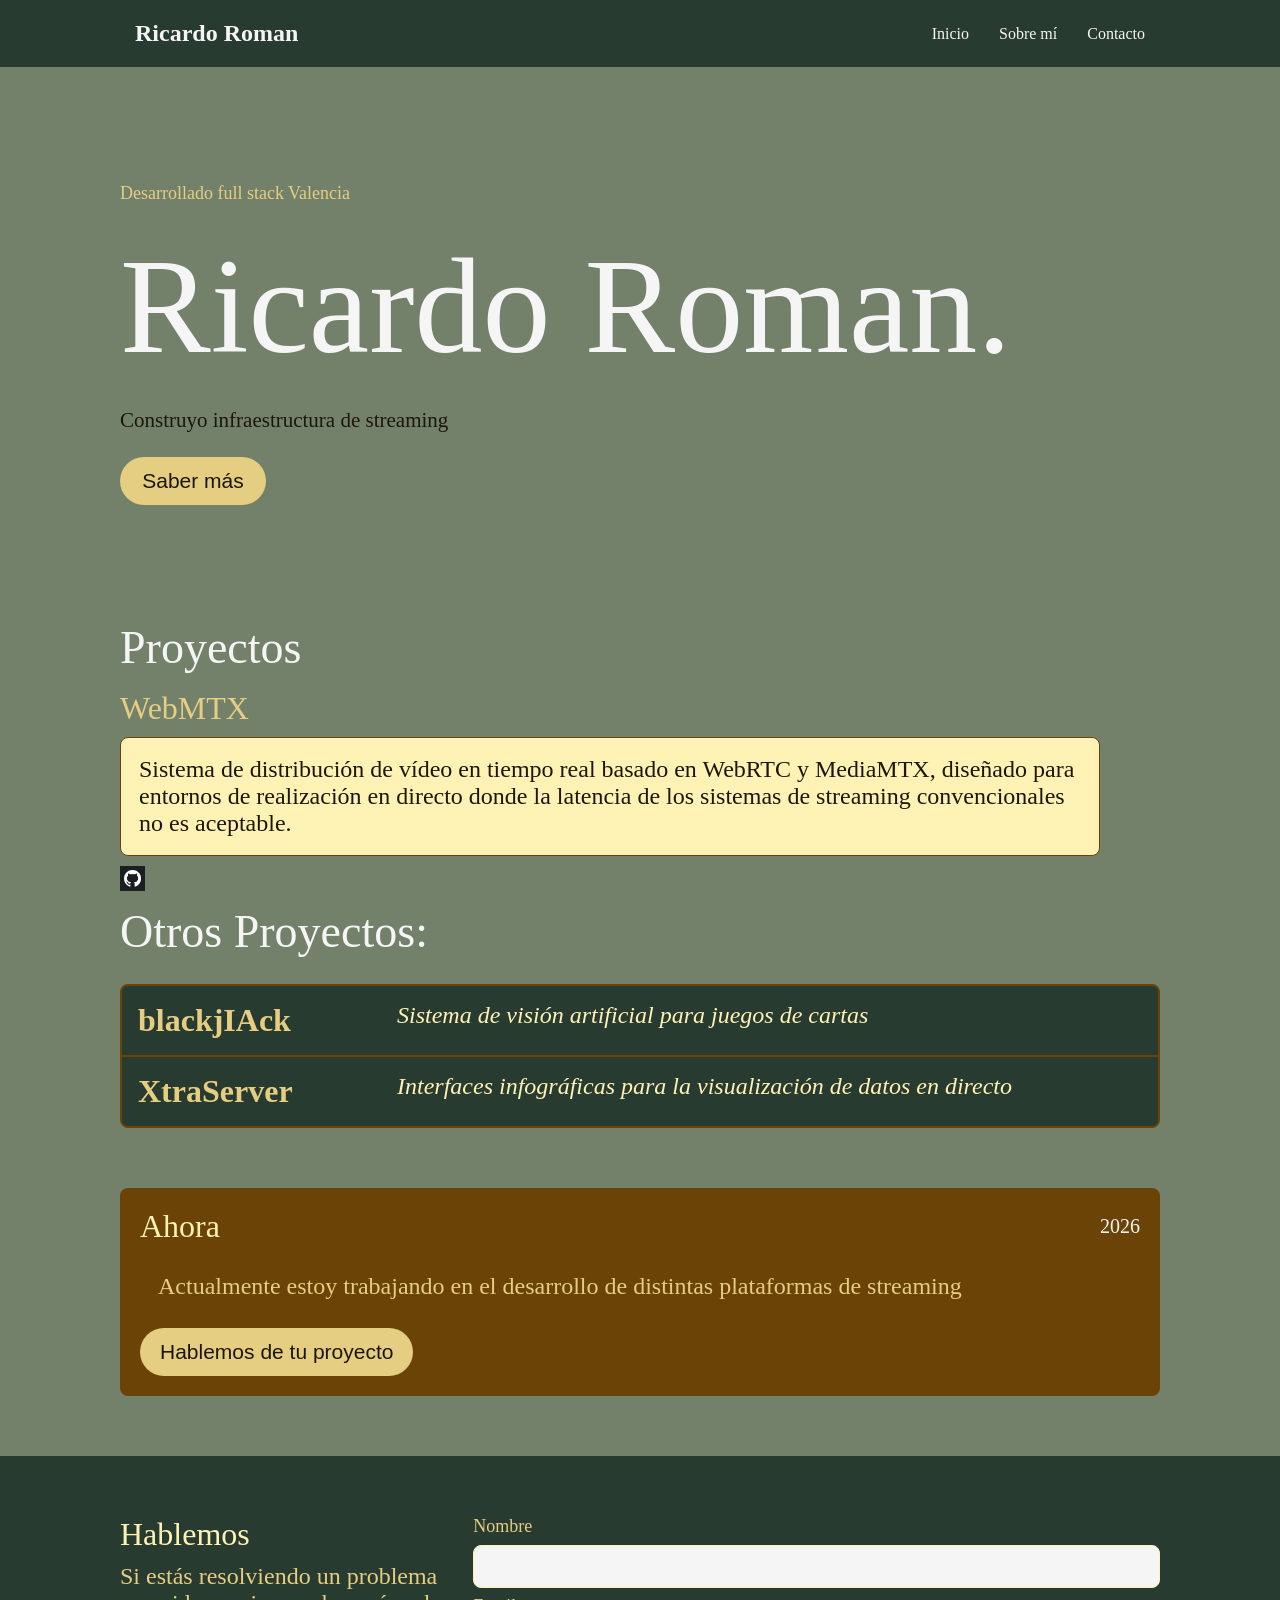
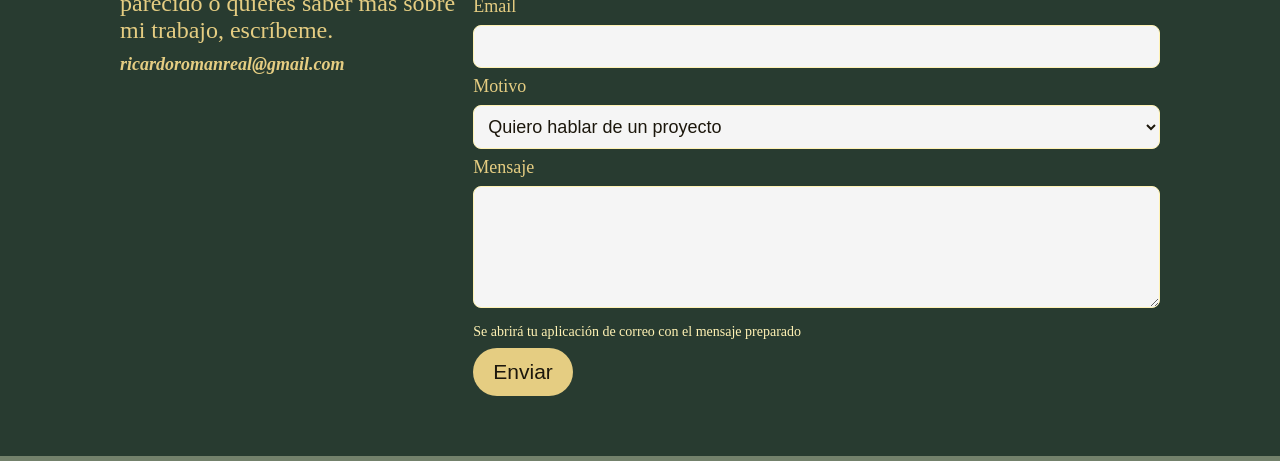
==== ALUMNOS/RICARDO_ROMAN/index.html @ 08fcf82d "fix: email olvidado en seccion contacto" ====
<!DOCTYPE html>
<html lang="es">
<head>
    <meta charset="UTF-8">
    <meta name="viewport" content="width=device-width, initial-scale=1.0">
    <title>Devardo</title>
    <link rel="stylesheet" href="css/base.css">
    <link rel="stylesheet" href="css/hero.css">
    <link rel="stylesheet" href="css/nav.css">
    <link rel="stylesheet" href="css/projects.css">
    <link rel="stylesheet" href="css/ahora.css">
    <link rel="stylesheet" href="css/contacto.css">
</head>
<body>
    <header class="header"> 
        <div class="container">    
            <a class="header__logo" href="#">
            Ricardo Roman
            </a>
            <nav class="header__nav">
                <ul class = "header__ul">
                    <li><a class="header__link" href="#">Inicio</a></li>
                    <li><a class="header__link" href="#">Sobre mí</a></li>
                    <li><a class="header__link" href="#">Contacto</a></li>
                </ul>
            </nav>
        </div>  
    </header>
    <div class="container">
        <section class="hero">
            <div class="hero__container">
                <div class = "hero__title">Desarrollado full stack Valencia</div>
                <div class = "hero__name">Ricardo Roman.</div>
                <div class = "hero__description">Construyo infraestructura de streaming</div>
            </div>
            <button class = "hero__button">Saber más</button>
        </section>

        <section class="projects">
            <div class="projects__title">Proyectos</div>
            <div class="projects__container">
                <div class="projects__title--primary">WebMTX</div>
                <div class="projects__description--primary">
                    Sistema de distribución de vídeo en tiempo real basado en WebRTC y MediaMTX, diseñado para entornos de realización en directo donde la latencia de los sistemas de streaming convencionales no es aceptable.</div>
                    <a href="https://github.com/Luigiverde4/webmtx" target="_blank" rel="noopener noreferrer">
                        <img class="img--gh" src="img/gh.png">
                    </a>
                    <div class="projects__title">Otros Proyectos:</div>
                    
                        <div class="projects__grid">
                            <div class="projects__grid--title">blackjIAck</div>
                            <div class="projects__grid--description">Sistema de visión artificial para juegos de cartas</div>
                            <div class="projects__grid--title">XtraServer</div>
                            <div class="projects__grid--description">Interfaces infográficas para la visualización de datos en directo</div>
                        </div>
                    </div>
        </section>

        <section class="ahora">
            <div class="ahora__container">

                <div class="ahora__titles">
                    <div class="ahora__title">Ahora</div>
                    <div class="ahora__year">2026</div>
                </div>

                <div class="ahora__description">Actualmente estoy trabajando en el desarrollo de distintas plataformas de streaming</div>
                <button class="ahora__button">Hablemos de tu proyecto</button>
            
            </div>
        </section>
    </div>

    <section class="contacto">
            <div class="container contacto__container">
                <div class="contacto__titles">
                    <div class="contacto__title">Hablemos</div>
                    <div class="contacto__description">Si estás resolviendo un problema parecido o quieres saber más sobre mi trabajo, escríbeme.</div>
                    <div class="contacto__email">ricardoromanreal@gmail.com</div>
                    
                
                </div>
                <div class="contacto__form--container">
                    <form class="contacto__form" action="#" method="post">
                        <label class="contacto__label" for="nombre">Nombre</label>
                        <input class="contacto__input" type="text" id="nombre" name="nombre" required>

                        <label class="contacto__label" for="email">Email</label>
                        <input class="contacto__input" type="email" id="email" name="email" required>

                        <label class="contacto__label" for="motivo">Motivo</label>
                        <select class="contacto__input" id="motivo" name="motivo">
                            <option value="proyecto">Quiero hablar de un proyecto</option>
                            <option value="colaboracion">Colaboración</option>
                            <option value="otro">Otro</option>
                        </select>

                        <label class="contacto__label" for="mensaje">Mensaje</label>
                        <textarea class="contacto__input" id="mensaje" name="mensaje" rows="5" required></textarea>
                        
                        <div class="contacto__info">Se abrirá tu aplicación de correo con el mensaje preparado</div>
                        <button class="contacto__button" type="submit">Enviar</button>
                    </form>
                </div>
            </div>
    </section>
</body>


</html>
---- ALUMNOS/RICARDO_ROMAN/css/base.css ----
:root {
    --color-primary: #73816B;
    --color-secondary: #1c170c;
    --color-accent:#283B30;
    --color-accent2: #6b4306;
    --color-claro: #F5F5F5;
    --color-amarillo: #E5CD82;
    --color-amarillo2: #FFF2B4;
    --color-verde-claro2: #728E6D;
    --color-verde-oscuro: #15370D;
    --color-verde-oscuro2: #15370D;
}


* {
    box-sizing: border-box;
    margin: 0;
    padding: 0;
}
body {
    background-color: var(--color-primary);
}

.container {
    max-width: 1200px;
    margin: 0 auto;
    padding: 0 80px;
}
---- ALUMNOS/RICARDO_ROMAN/css/hero.css ----
.hero {
    padding: 116px 0;
}


.hero__container {
    display: flex;
    flex-direction: column;
    gap: 24px;
    margin-bottom: 24px;
}

.hero{
    align-items: center;
}

.hero__title {
    font-size: 18px;
    color: var(--color-amarillo);
}
.hero__name {
    font-size: 136px;
    color: var(--color-claro);
}

.hero__description {
    font-size: 21px;
    color: var(--color-secondary);
}

.hero__button {
    font-size: 21px;
    background-color: var(--color-amarillo);
    color: var(--color-secondary);
    padding: 12px 20px;
    border-radius: 30px;
    width: 146px;
    height: 48px;
    border: none;
}

.hero__button:hover {
    background-color: var(--color-secondary);
    color: var(--color-amarillo);
    transform: scale(1.10);
}
---- ALUMNOS/RICARDO_ROMAN/css/nav.css ----
.header {
    padding: 10px 0;
    background-color: var(--color-accent);
}



.header .container {
    display: flex;
    flex-direction: row;
    align-items: center;
    justify-content: space-between;
}


.header__logo {
    color: var(--color-claro);
    font-size: 24px;
    font-weight: bold;
    text-decoration: none;
    padding: 10px 15px;
}

.header__ul {
    display: flex;
    flex-direction: row;
    margin: 0;
    padding: 0;
    list-style: none;

}

.header__ul li:hover, .header__logo:hover, .header__link:hover, .header:hover {
    color: var(--color-amarillo);
}

.header__link {
    color: var(--color-claro);
    text-decoration: none;
    padding: 10px 15px;
    display: flex;

}
---- ALUMNOS/RICARDO_ROMAN/css/projects.css ----
.projects {
    padding-bottom: 60px;
}

.projects__title {
    font-size: 46px;
    color: var(--color-claro);   
    margin-bottom: 16px;
}
.projects__container {
    display:flex;
    flex-direction: column;
    gap: 10px;  
}


.projects__title--primary {
    font-size: 32px;
    color: var(--color-amarillo);
}

.projects__description--primary {
    font-size: 24px;
    text-align: left;
    padding: 18px;
    margin-right: 60px;
    color: var(--color-secondary);
    border: 1px solid var(--color-accent2);
    border-radius: 8px;
    background-color: var(--color-amarillo2);
}

.img--gh {
    width:  25px;
    height: 25px;
    border-radius: 15;
}

.projects__grid {
    display: grid;
    grid-template-columns: 1fr 3fr;
    grid-template-rows: 1fr 1fr;
    gap: 2px 0px;                                  
    background-color: var(--color-accent2);    
    border: 2px solid var(--color-accent2);    
    border-radius: 8px;
    overflow: hidden;                          
}

.projects__grid--title,
.projects__grid--description {
    background-color: var(--color-accent); 
    padding: 16px;
    text-align: left;
}

.projects__grid--title {
    font-size: 32px;
    font-weight: bold;
    color: var(--color-amarillo);
}

.projects__grid--description {
    font-size: 24px;
    font-style: italic;
    color: var(--color-amarillo2);
}
---- ALUMNOS/RICARDO_ROMAN/css/ahora.css ----
.ahora {
    padding-bottom: 60px;
}

.ahora__container {
    display: flex;
    flex-direction: column;
    gap: 10px;
    padding: 20px;
    background-color: var(--color-accent2);
    border-radius: 8px;
}


.ahora__titles {
    display: flex;
    flex-direction: row;
    align-items: center;
    justify-content: space-between; 
    gap: 10px;
}

.ahora__title {
    font-size: 32px;
    color: var(--color-amarillo2);
}

.ahora__year {
    font-size: 20px;
    color: var(--color-claro);
}

.ahora__description {
    font-size: 24px;
    color: var(--color-amarillo);
    text-align: left;
    padding: 18px;
    border-radius: 8px;
}

.ahora__button {
    font-size: 21px;
    background-color: var(--color-amarillo);
    color: var(--color-secondary);
    padding: 12px 20px;
    border-radius: 30px;
    align-self: flex-start;  
    height: 48px;
    border: none;
}

.ahora__button:hover {
    background-color: var(--color-secondary);
    color: var(--color-amarillo);
}
---- ALUMNOS/RICARDO_ROMAN/css/contacto.css ----
.contacto {
    padding: 60px 0;
    background-color: var(--color-accent);   /* de extremo a extremo de la ventana */
}

.contacto__container {
    display: flex;
    flex-direction: row;
    gap: 10px;
}

.contacto__titles {
    flex: 1;
    display: flex;
    flex-direction: column;
    gap: 10px;
}

.contacto__title {
    font-size: 32px;
    color: var(--color-amarillo2);
    text-align: left;
}

.contacto__description {
    font-size: 24px;
    color: var(--color-amarillo);
    text-align: left;
}

.contacto__email {
    font-size: 18px;
    color: var(--color-amarillo);
    text-align: left;
    font-weight: bold;
    font-style: italic;
}

.contacto__form--container {
    flex: 2;
}

.contacto__form {
    display: flex;
    flex-direction: column;
    gap: 8px;
}

.contacto__label {
    font-size: 18px;
    color: var(--color-amarillo);
    text-align: left;
}

.contacto__input {
    font-size: 18px;
    padding: 10px;
    border: 1px solid var(--color-amarillo2);
    border-radius: 8px;
    background-color: var(--color-claro);
    color: var(--color-secondary);
}

.contacto__info {
    font-size: 14px;
    margin-top: 8px;
    color: var(--color-amarillo2);
    text-align: left;
}
.contacto__button {
    align-self: flex-start;
    font-size: 21px;
    background-color: var(--color-amarillo);
    color: var(--color-secondary);
    padding: 12px 20px;
    border-radius: 30px;
    border: none;
}

.contacto__button:hover {
    background-color: var(--color-secondary);
    color: var(--color-amarillo);
}
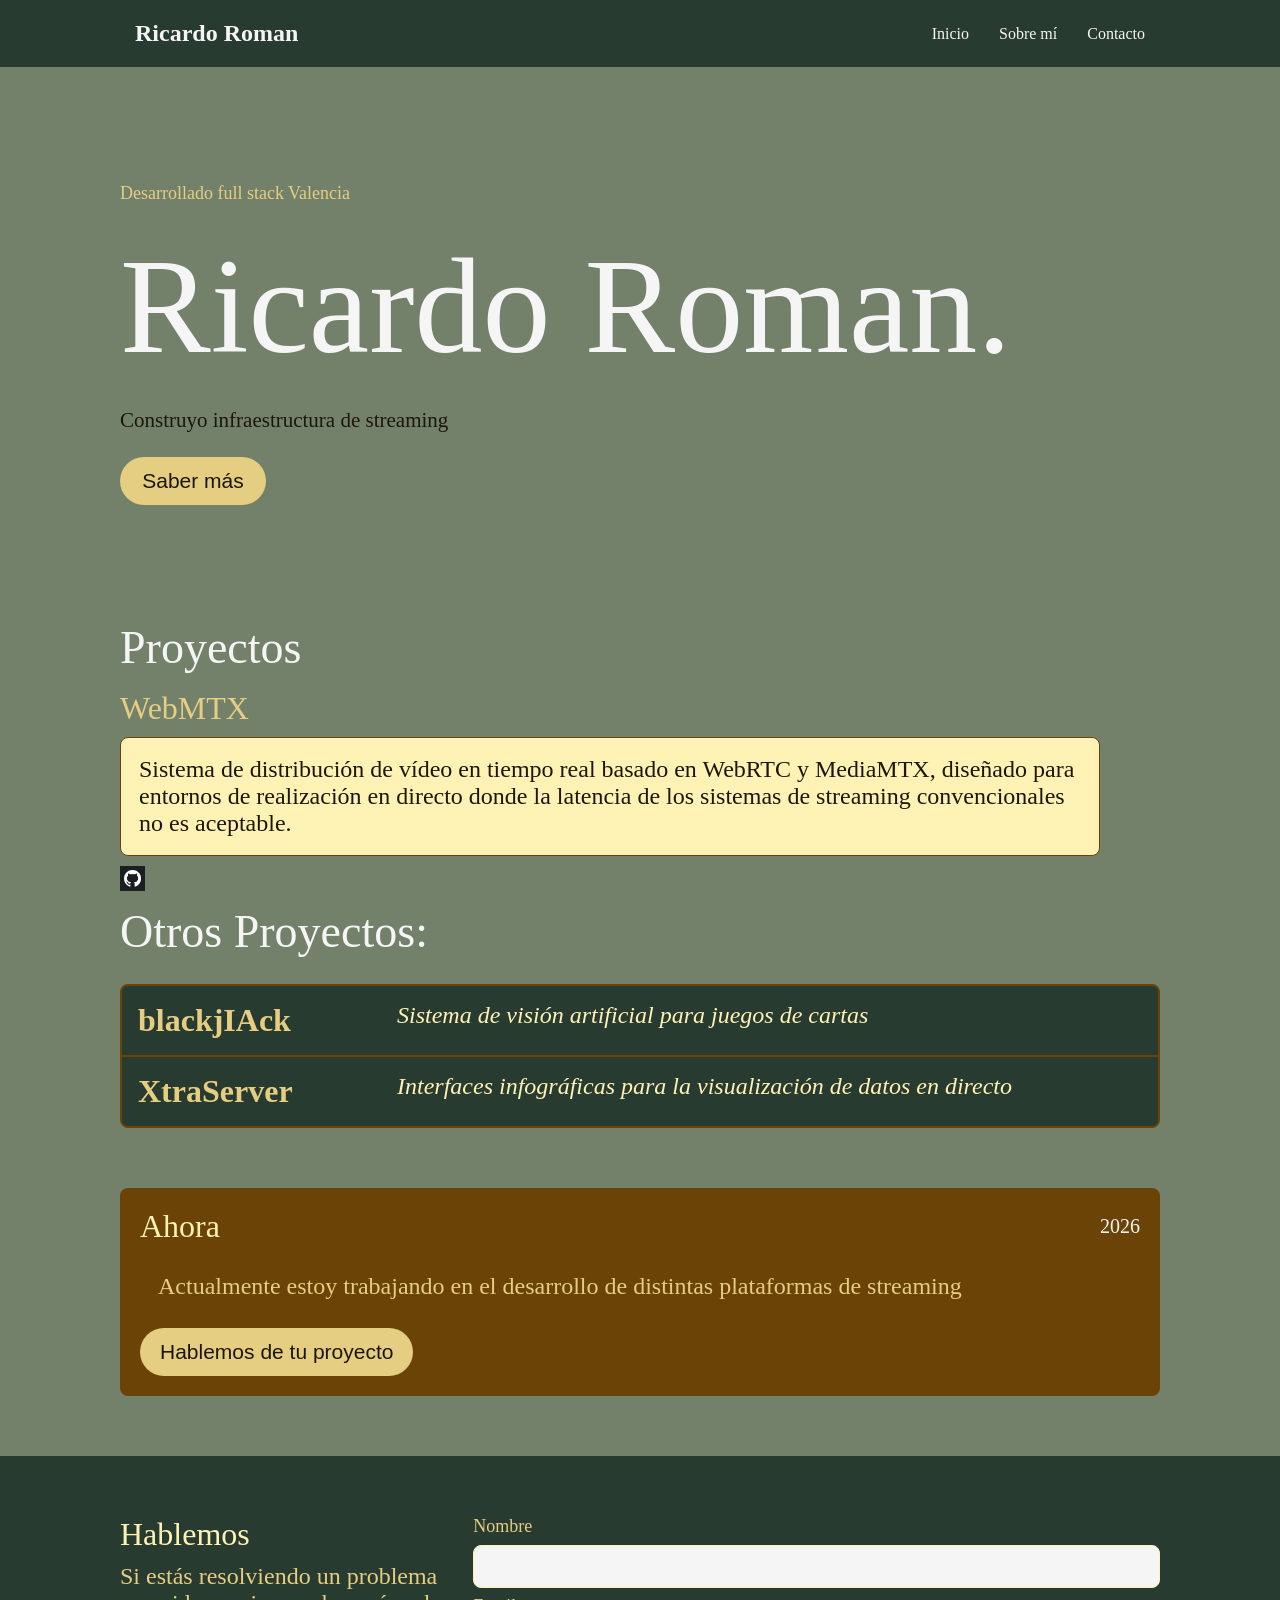
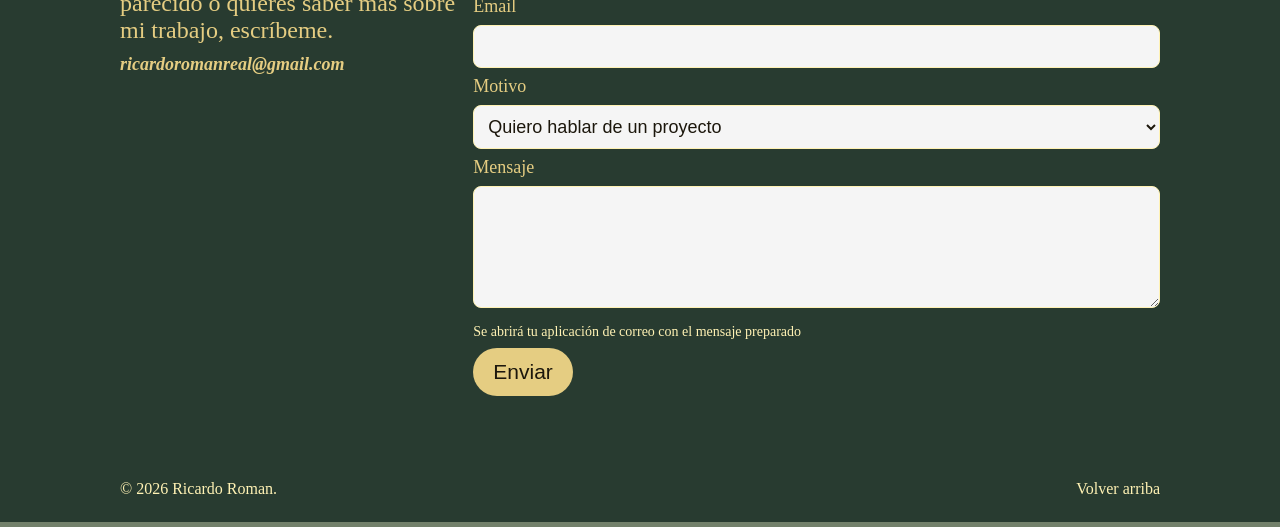
==== commit 3d1071db: "feature: footer agregado" ====
--- a/ALUMNOS/RICARDO_ROMAN/index.html
+++ b/ALUMNOS/RICARDO_ROMAN/index.html
@@ -10,6 +10,7 @@
     <link rel="stylesheet" href="css/projects.css">
     <link rel="stylesheet" href="css/ahora.css">
     <link rel="stylesheet" href="css/contacto.css">
+    <link rel="stylesheet" href="css/footer.css">
 </head>
 <body>
     <header class="header"> 
@@ -104,7 +105,12 @@
                 </div>
             </div>
     </section>
+    <footer class="footer">
+        <div class="container footer__container">
+            <div class="footer__text">© 2026 Ricardo Roman.</div>
+            <a href="#top" class="footer__text">Volver arriba</a>
+        </div>
+    </footer>
 </body>
 
-
 </html>
--- a/ALUMNOS/RICARDO_ROMAN/css/footer.css
+++ b/ALUMNOS/RICARDO_ROMAN/css/footer.css
@@ -0,0 +1,17 @@
+.footer {
+    padding: 24px 0;
+    background-color: var(--color-accent);
+}
+
+.footer__container {
+    display: flex;
+    flex-direction: row;
+    justify-content: space-between;
+    align-items: center;
+}
+
+.footer__text {
+    text-decoration: none;
+    font-size: 16px;
+    color: var(--color-amarillo2);
+}
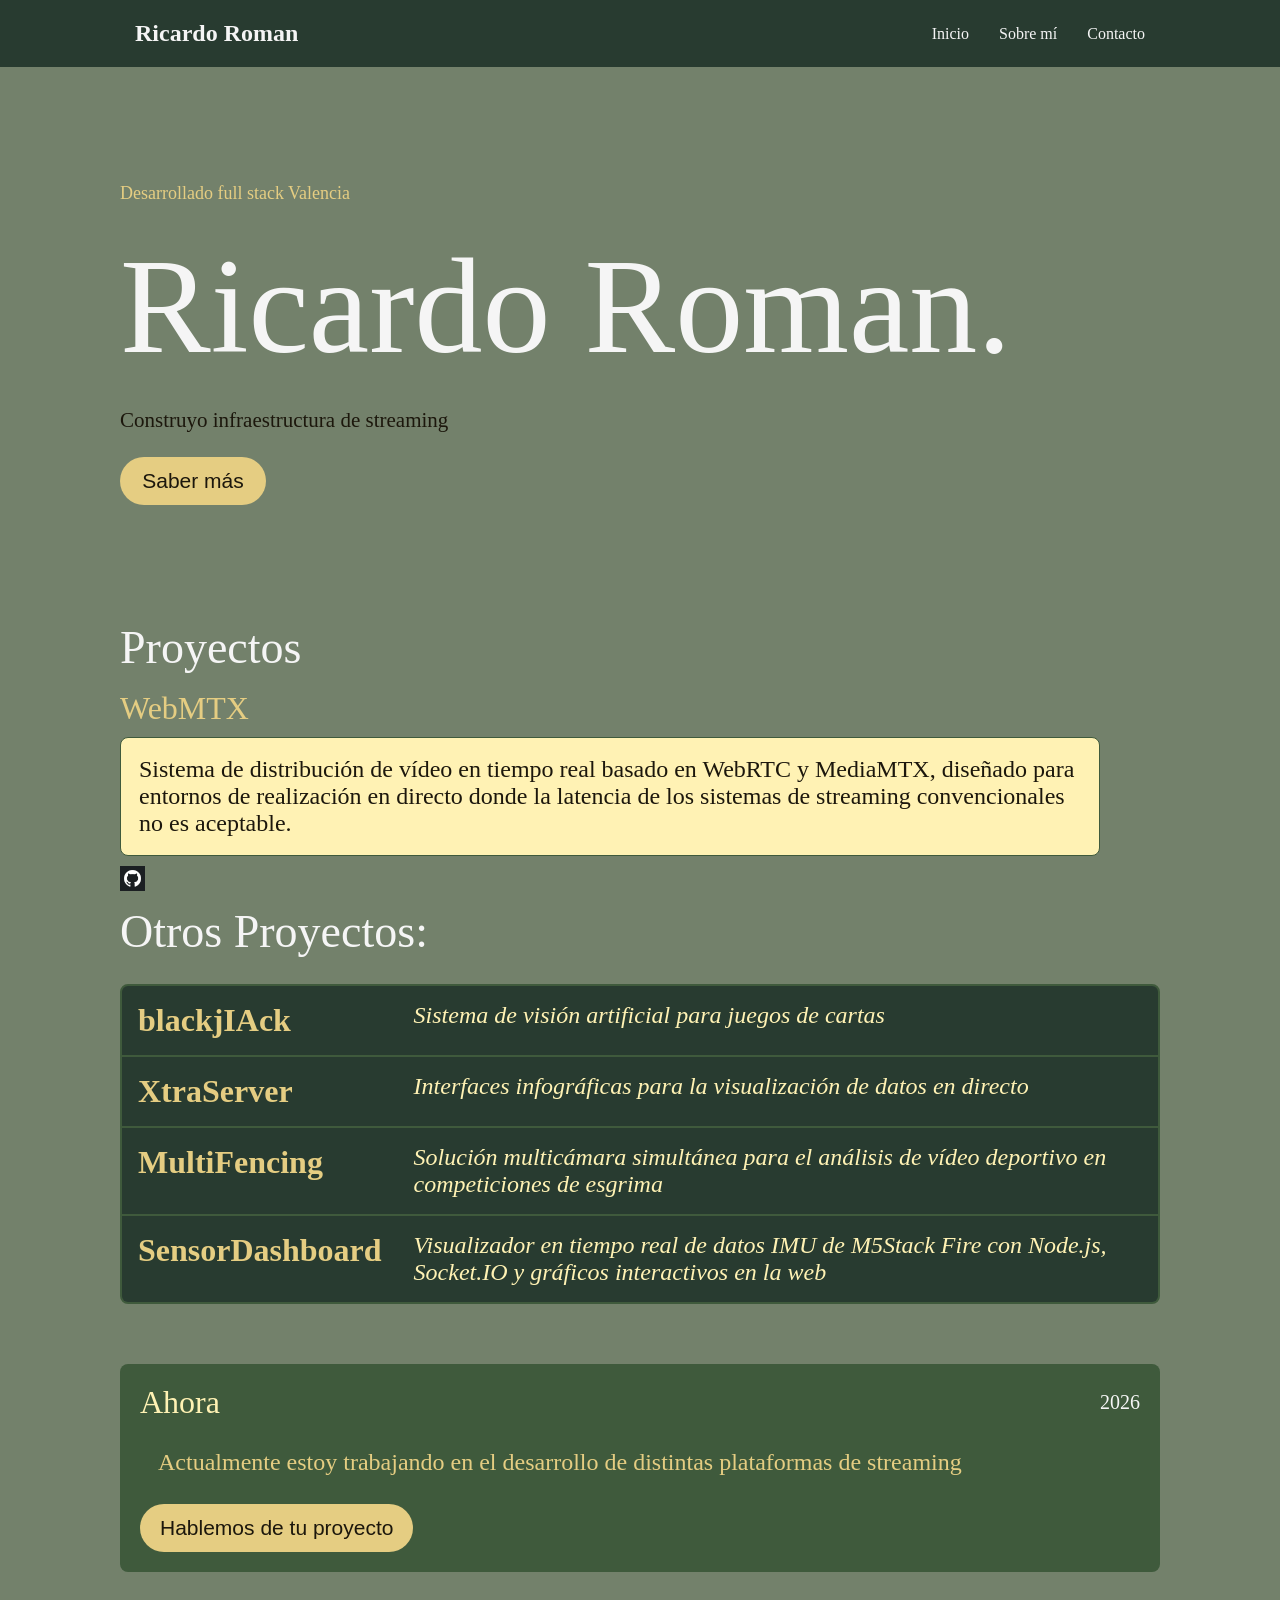
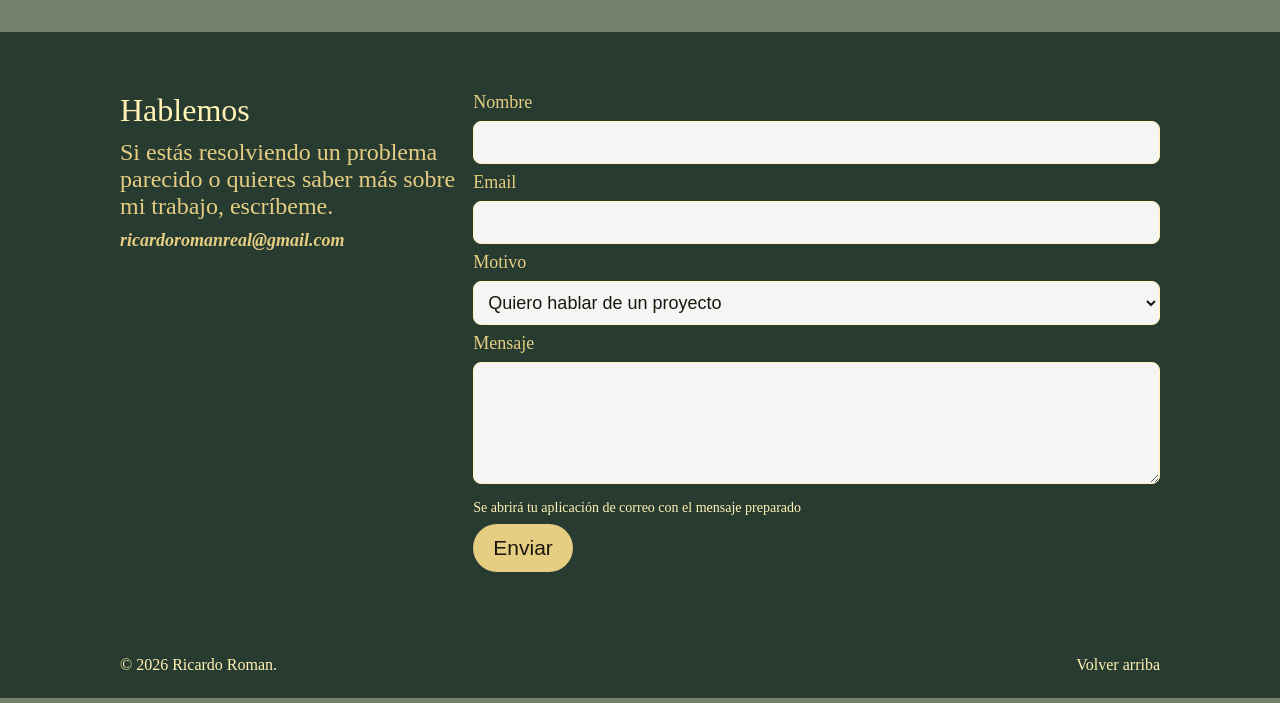
==== commit 438d8719: "feature: mas proyectos agregados a la lista" ====
--- a/ALUMNOS/RICARDO_ROMAN/index.html
+++ b/ALUMNOS/RICARDO_ROMAN/index.html
@@ -53,6 +53,10 @@
                             <div class="projects__grid--description">Sistema de visión artificial para juegos de cartas</div>
                             <div class="projects__grid--title">XtraServer</div>
                             <div class="projects__grid--description">Interfaces infográficas para la visualización de datos en directo</div>
+                            <div class="projects__grid--title">MultiFencing</div>
+                            <div class="projects__grid--description">Solución multicámara simultánea para el análisis de vídeo deportivo en competiciones de esgrima</div>
+                            <div class="projects__grid--title">SensorDashboard</div>
+                            <div class="projects__grid--description">Visualizador en tiempo real de datos IMU de M5Stack Fire con Node.js, Socket.IO y gráficos interactivos en la web</div>
                         </div>
                     </div>
         </section>
--- a/ALUMNOS/RICARDO_ROMAN/css/base.css
+++ b/ALUMNOS/RICARDO_ROMAN/css/base.css
@@ -2,7 +2,7 @@
     --color-primary: #73816B;
     --color-secondary: #1c170c;
     --color-accent:#283B30;
-    --color-accent2: #6b4306;
+    --color-accent2: #3F5A3C;
     --color-claro: #F5F5F5;
     --color-amarillo: #E5CD82;
     --color-amarillo2: #FFF2B4;
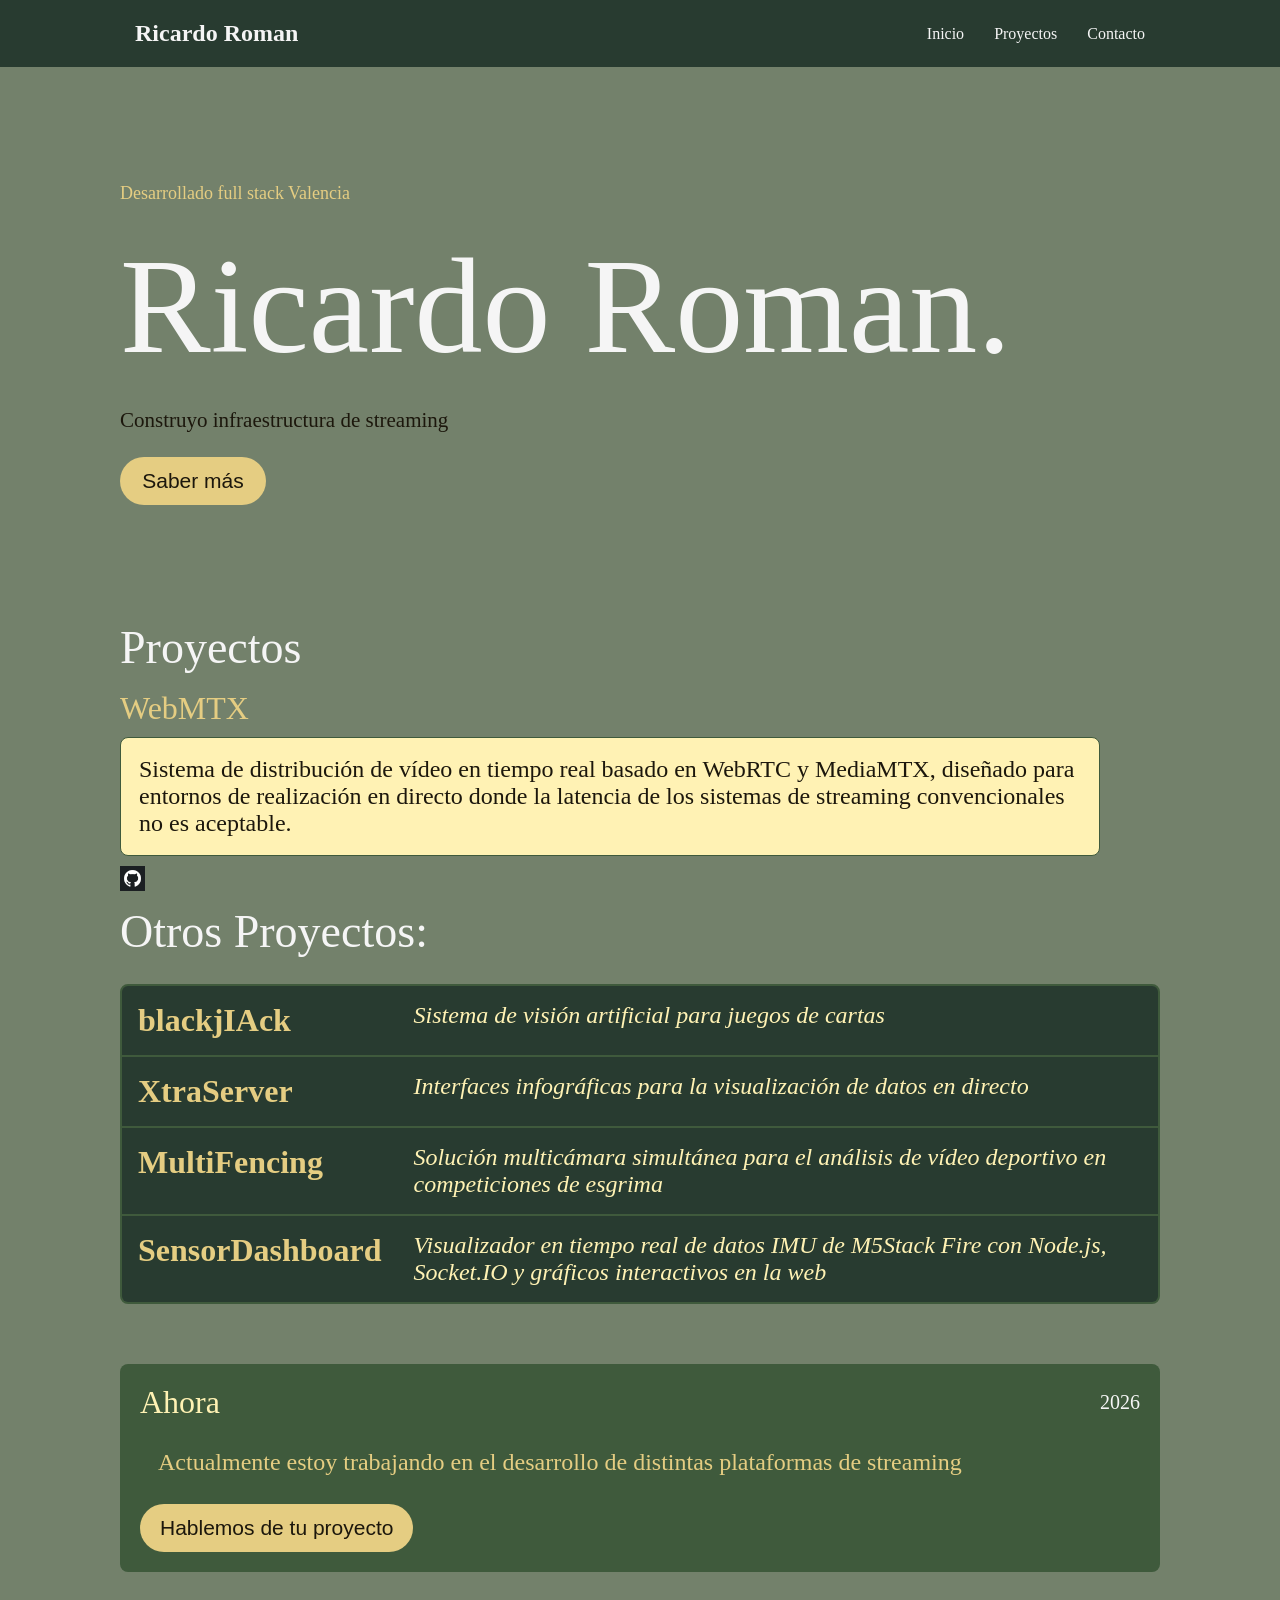
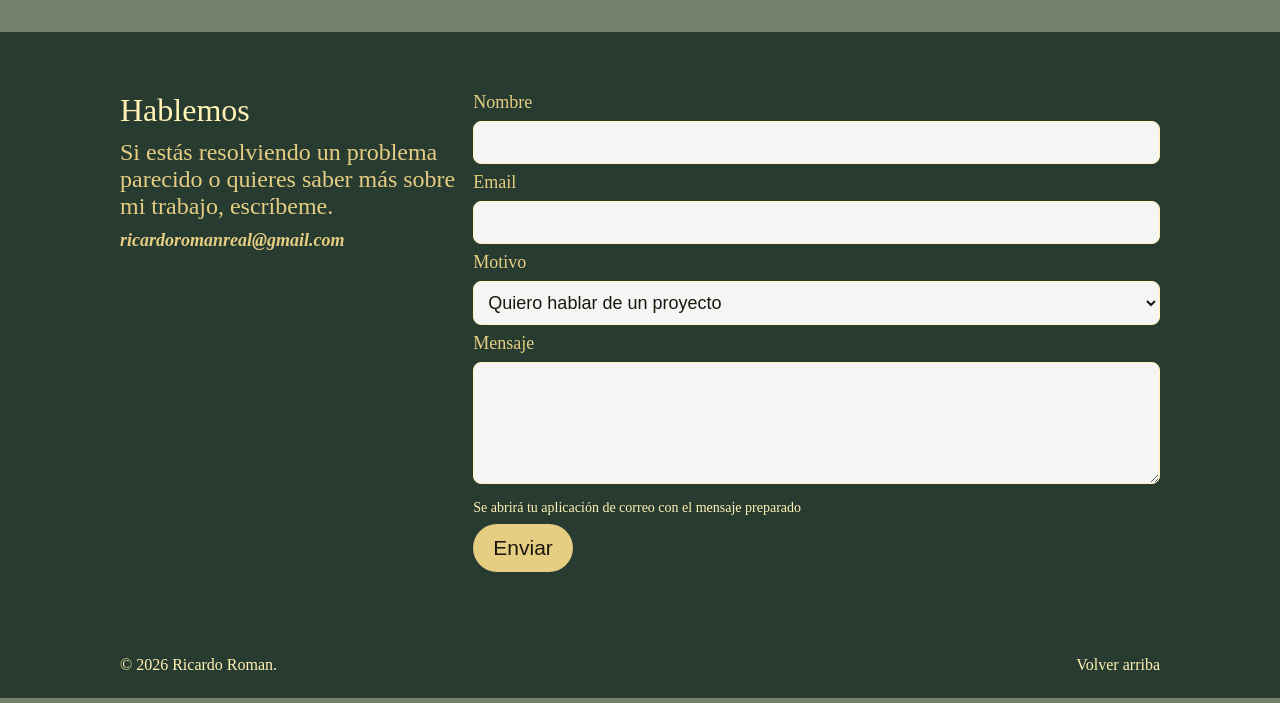
==== commit 1a6285ed: "fix: Nav corregido para que apunte a secciones reales y CSS de hovers simplificado" ====
--- a/ALUMNOS/RICARDO_ROMAN/index.html
+++ b/ALUMNOS/RICARDO_ROMAN/index.html
@@ -20,9 +20,9 @@
             </a>
             <nav class="header__nav">
                 <ul class = "header__ul">
-                    <li><a class="header__link" href="#">Inicio</a></li>
-                    <li><a class="header__link" href="#">Sobre mí</a></li>
-                    <li><a class="header__link" href="#">Contacto</a></li>
+                    <li><a class="header__link" href="#top">Inicio</a></li>
+                    <li><a class="header__link" href="#proyectos">Proyectos</a></li>
+                    <li><a class="header__link" href="#contacto">Contacto</a></li>
                 </ul>
             </nav>
         </div>  
@@ -37,7 +37,7 @@
             <button class = "hero__button">Saber más</button>
         </section>
 
-        <section class="projects">
+        <section class="projects" id ="proyectos">
             <div class="projects__title">Proyectos</div>
             <div class="projects__container">
                 <div class="projects__title--primary">WebMTX</div>
@@ -76,7 +76,7 @@
         </section>
     </div>
 
-    <section class="contacto">
+    <section class="contacto" id="contacto">
             <div class="container contacto__container">
                 <div class="contacto__titles">
                     <div class="contacto__title">Hablemos</div>
--- a/ALUMNOS/RICARDO_ROMAN/css/nav.css
+++ b/ALUMNOS/RICARDO_ROMAN/css/nav.css
@@ -27,10 +27,10 @@
     margin: 0;
     padding: 0;
     list-style: none;
-
 }
 
-.header__ul li:hover, .header__logo:hover, .header__link:hover, .header:hover {
+.header__logo:hover,
+.header__link:hover {
     color: var(--color-amarillo);
 }
 
@@ -38,6 +38,4 @@
     color: var(--color-claro);
     text-decoration: none;
     padding: 10px 15px;
-    display: flex;
-
 }
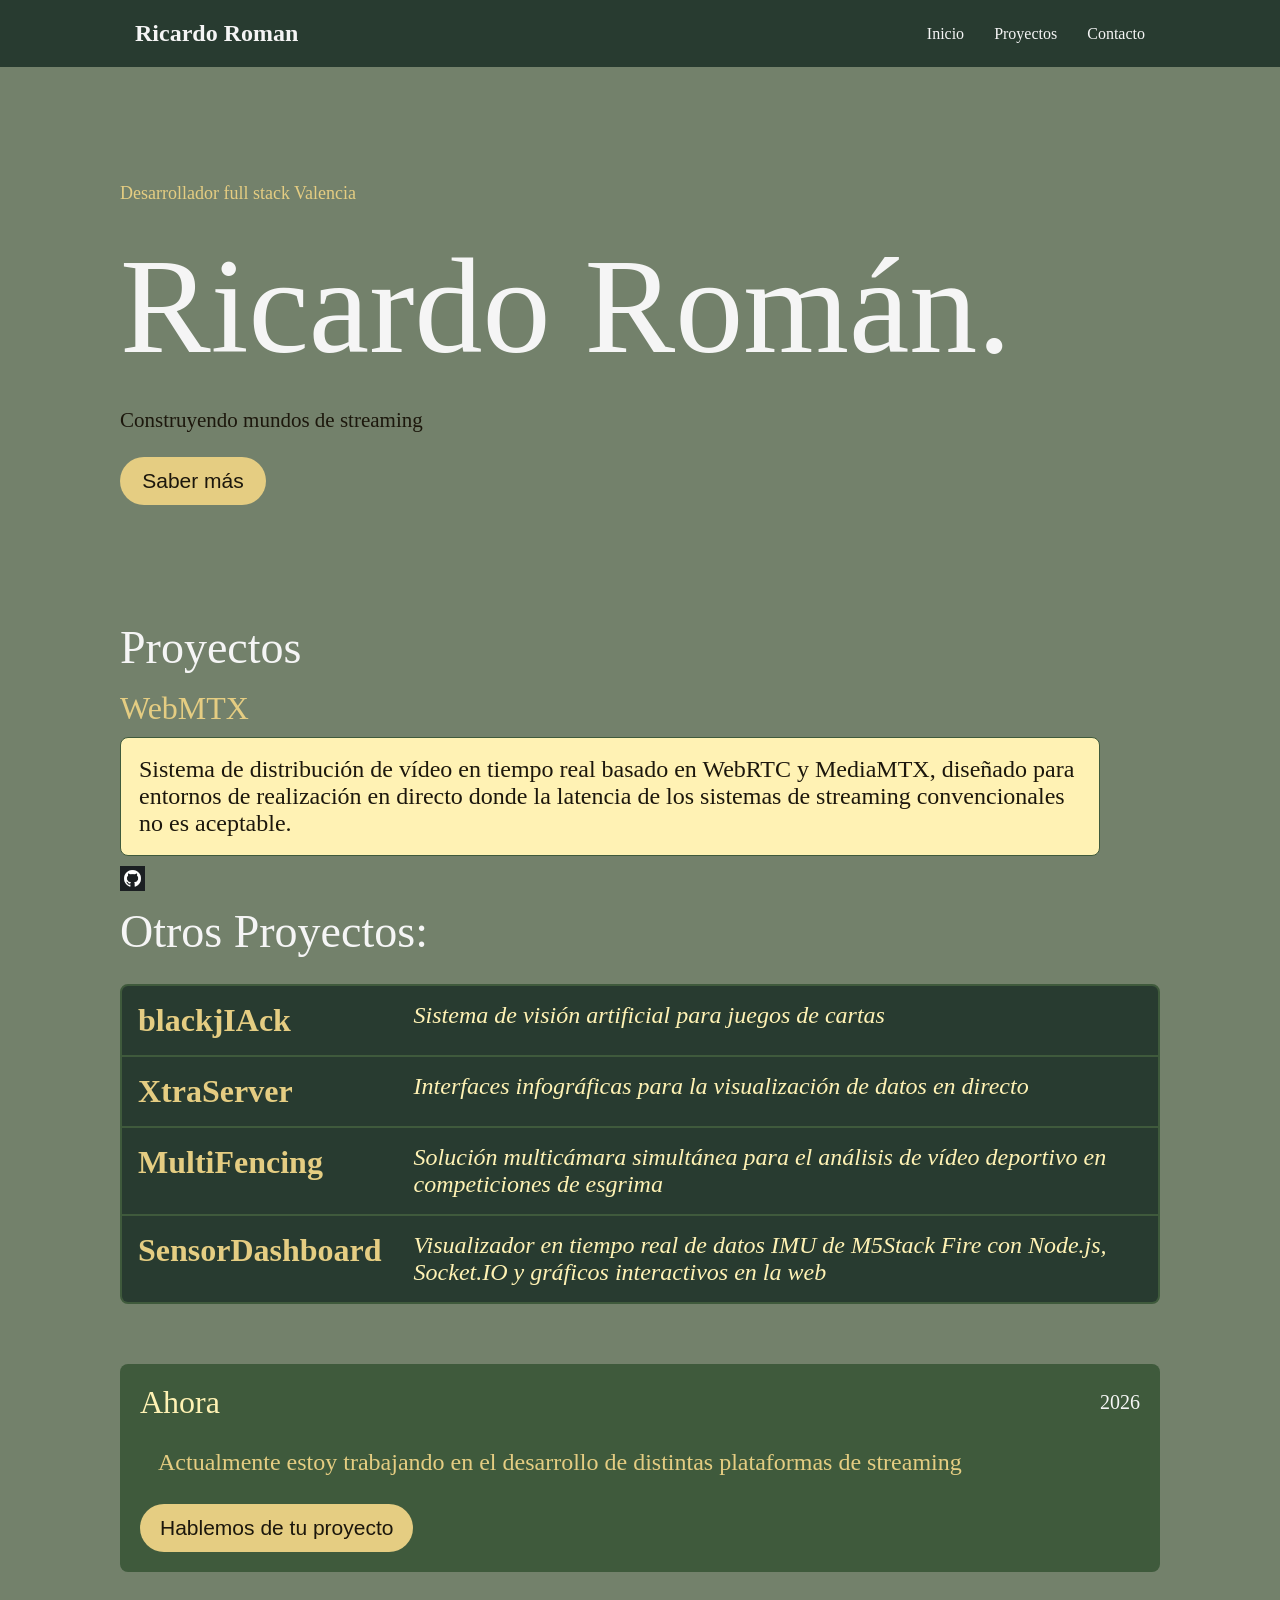
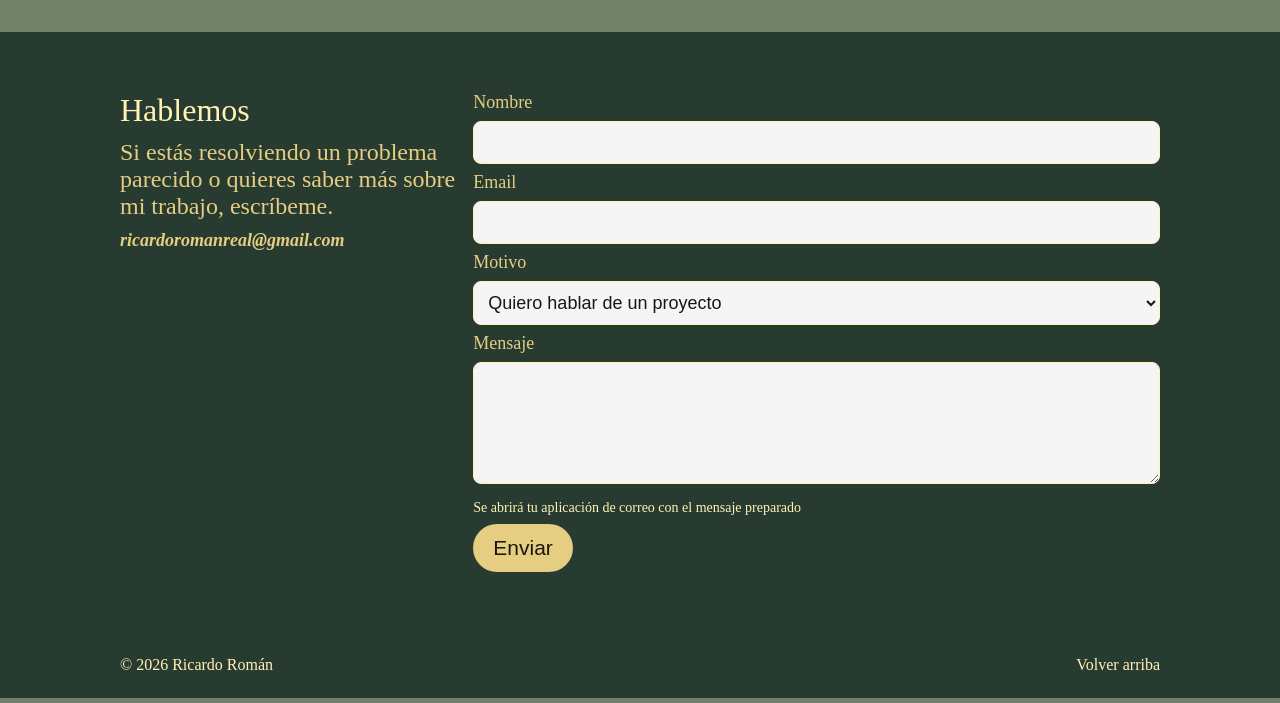
==== commit 77be2df9: "fix: Faltas ortograficas y textos en index" ====
--- a/ALUMNOS/RICARDO_ROMAN/index.html
+++ b/ALUMNOS/RICARDO_ROMAN/index.html
@@ -30,9 +30,9 @@
     <div class="container">
         <section class="hero">
             <div class="hero__container">
-                <div class = "hero__title">Desarrollado full stack Valencia</div>
-                <div class = "hero__name">Ricardo Roman.</div>
-                <div class = "hero__description">Construyo infraestructura de streaming</div>
+                <div class = "hero__title">Desarrollador full stack Valencia</div>
+                <div class = "hero__name">Ricardo Román.</div>
+                <div class = "hero__description">Construyendo mundos de streaming</div>
             </div>
             <button class = "hero__button">Saber más</button>
         </section>
@@ -111,7 +111,7 @@
     </section>
     <footer class="footer">
         <div class="container footer__container">
-            <div class="footer__text">© 2026 Ricardo Roman.</div>
+            <div class="footer__text">© 2026 Ricardo Román</div>
             <a href="#top" class="footer__text">Volver arriba</a>
         </div>
     </footer>
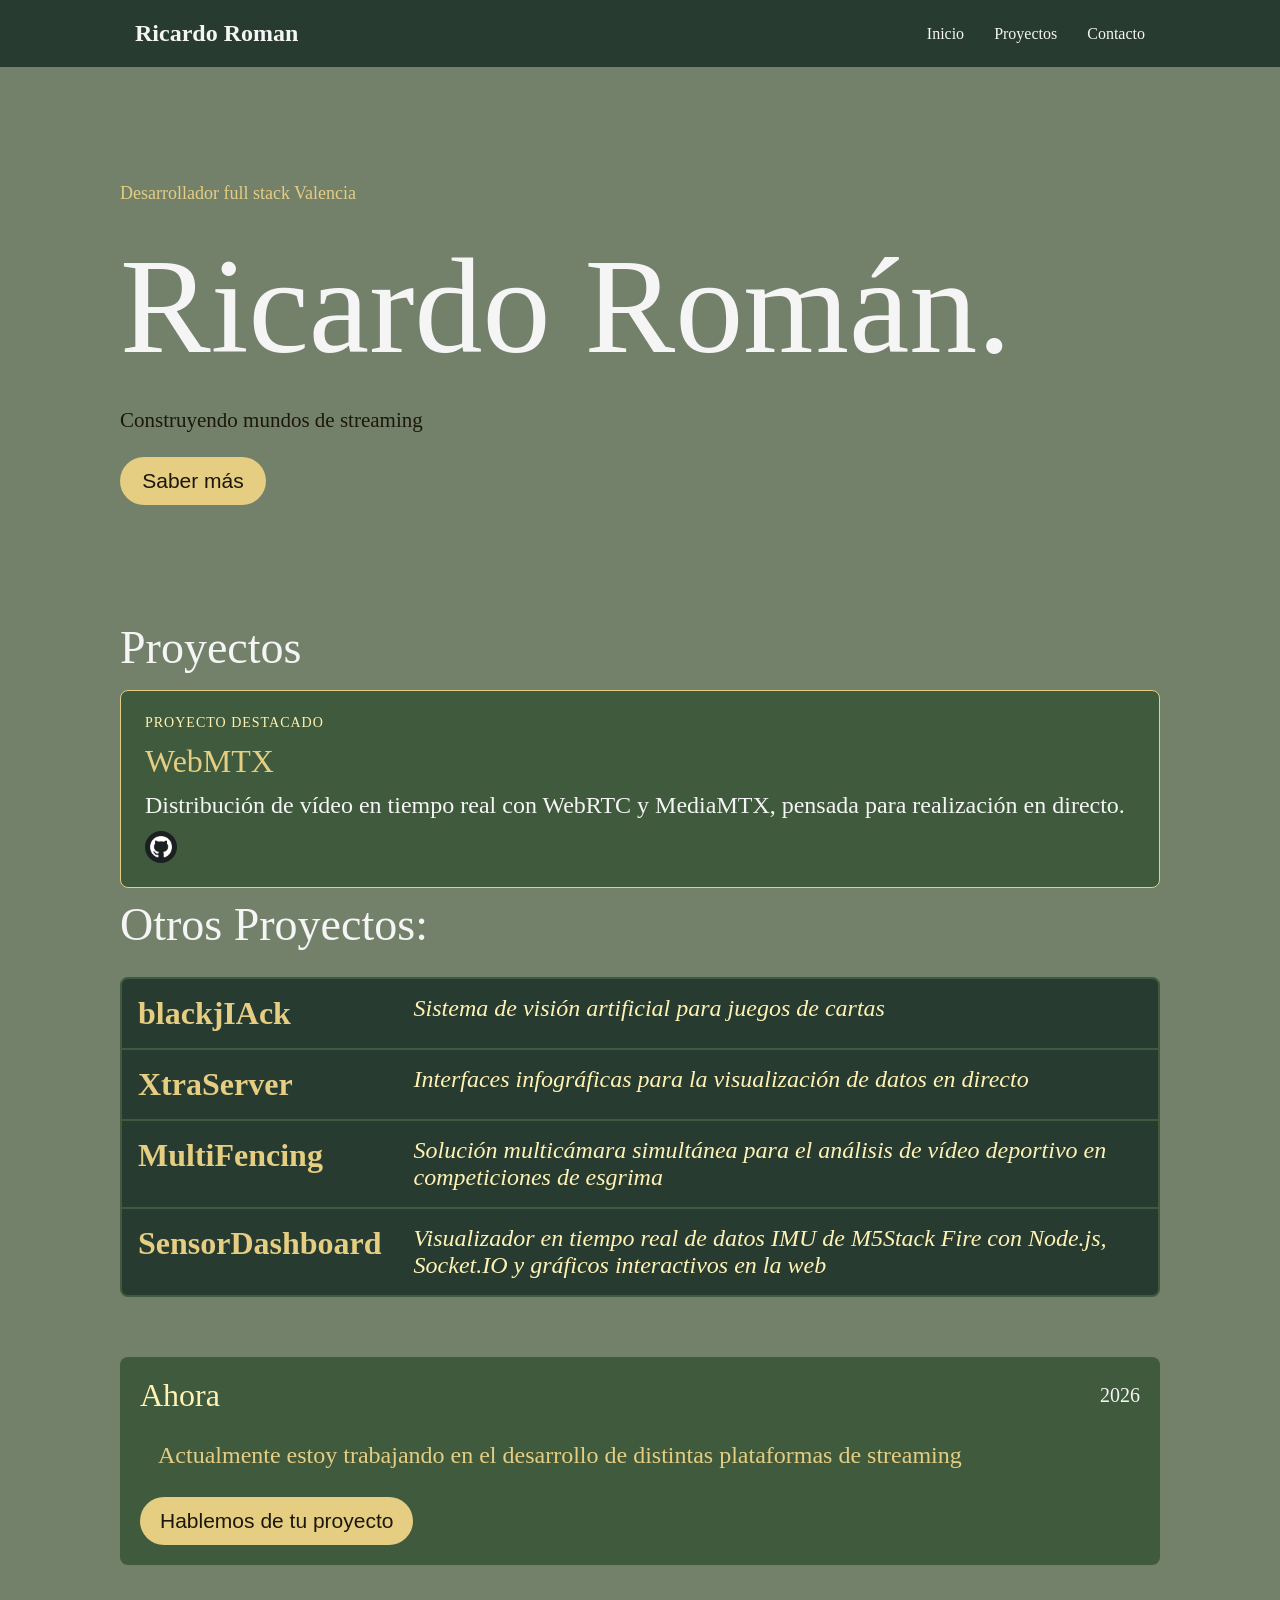
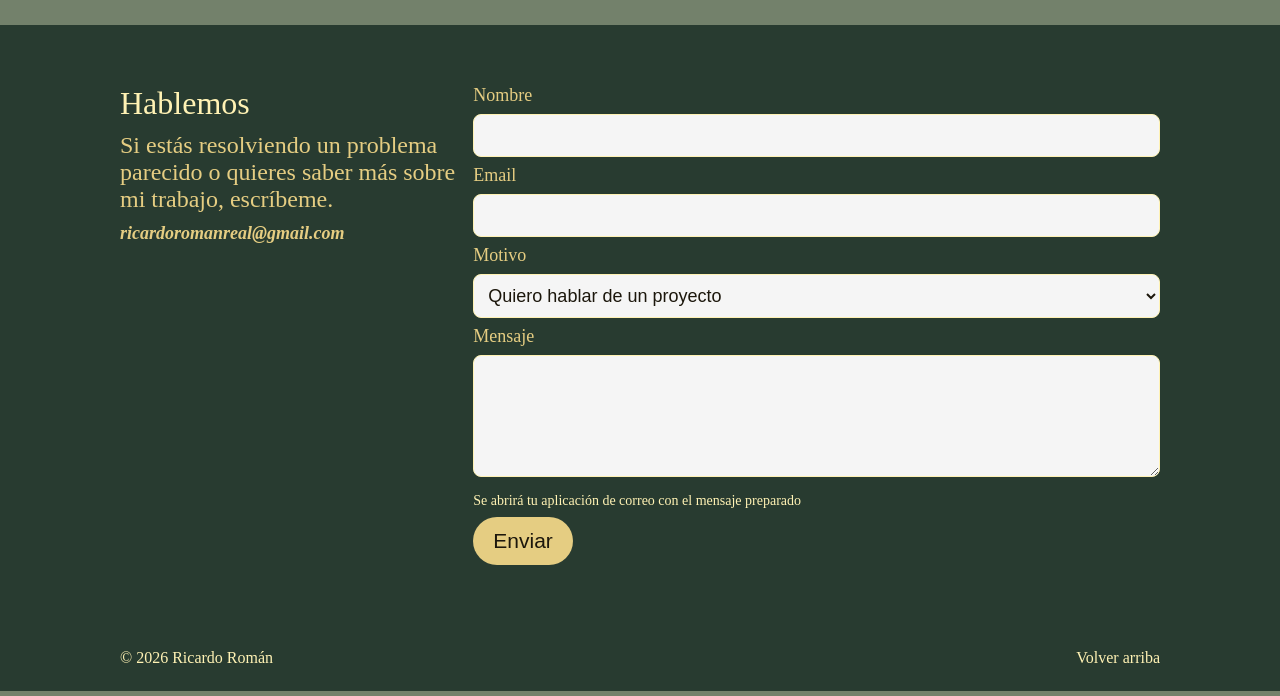
==== commit 8c2527ad: "feature: rehecho el proyecto principal para alinearlo mas al estilo de la página" ====
--- a/ALUMNOS/RICARDO_ROMAN/index.html
+++ b/ALUMNOS/RICARDO_ROMAN/index.html
@@ -40,12 +40,16 @@
         <section class="projects" id ="proyectos">
             <div class="projects__title">Proyectos</div>
             <div class="projects__container">
-                <div class="projects__title--primary">WebMTX</div>
-                <div class="projects__description--primary">
-                    Sistema de distribución de vídeo en tiempo real basado en WebRTC y MediaMTX, diseñado para entornos de realización en directo donde la latencia de los sistemas de streaming convencionales no es aceptable.</div>
-                    <a href="https://github.com/Luigiverde4/webmtx" target="_blank" rel="noopener noreferrer">
-                        <img class="img--gh" src="img/gh.png">
+                <div class="projects__card">
+                    <div class="projects__card--label">Proyecto destacado</div>
+
+                    <div class="projects__title--primary">WebMTX</div>
+                    <div class="projects__description--primary">Distribución de vídeo en tiempo real con WebRTC y MediaMTX, pensada para realización en directo.</div>
+                    <a class="projects__card--link" href="https://github.com/Luigiverde4/webmtx" target="_blank">
+                        <img class="img--gh" src="img/gh.png" alt="Ver el código de WebMTX en GitHub">
                     </a>
+                </div>
+
                     <div class="projects__title">Otros Proyectos:</div>
                     
                         <div class="projects__grid">
--- a/ALUMNOS/RICARDO_ROMAN/css/projects.css
+++ b/ALUMNOS/RICARDO_ROMAN/css/projects.css
@@ -14,6 +14,24 @@
 }
 
 
+.projects__card {
+    display: flex;
+    flex-direction: column;
+    gap: 12px;
+    padding: 24px;
+    background-color: var(--color-accent2);
+    border: 1px solid var(--color-amarillo);
+    border-radius: 8px;
+}
+
+.projects__card--label {
+    font-size: 14px;
+    text-transform: uppercase;
+    letter-spacing: 1px;
+    color: var(--color-amarillo2);
+    text-align: left;
+}
+
 .projects__title--primary {
     font-size: 32px;
     color: var(--color-amarillo);
@@ -22,18 +40,18 @@
 .projects__description--primary {
     font-size: 24px;
     text-align: left;
-    padding: 18px;
-    margin-right: 60px;
-    color: var(--color-secondary);
-    border: 1px solid var(--color-accent2);
-    border-radius: 8px;
-    background-color: var(--color-amarillo2);
+    color: var(--color-claro);
+}
+
+.projects__card--link {
+    align-self: flex-start;
+    line-height: 0;
 }
 
 .img--gh {
-    width:  25px;
-    height: 25px;
-    border-radius: 15;
+    width: 32px;
+    height: 32px;
+    border-radius: 50%;
 }
 
 .projects__grid {
